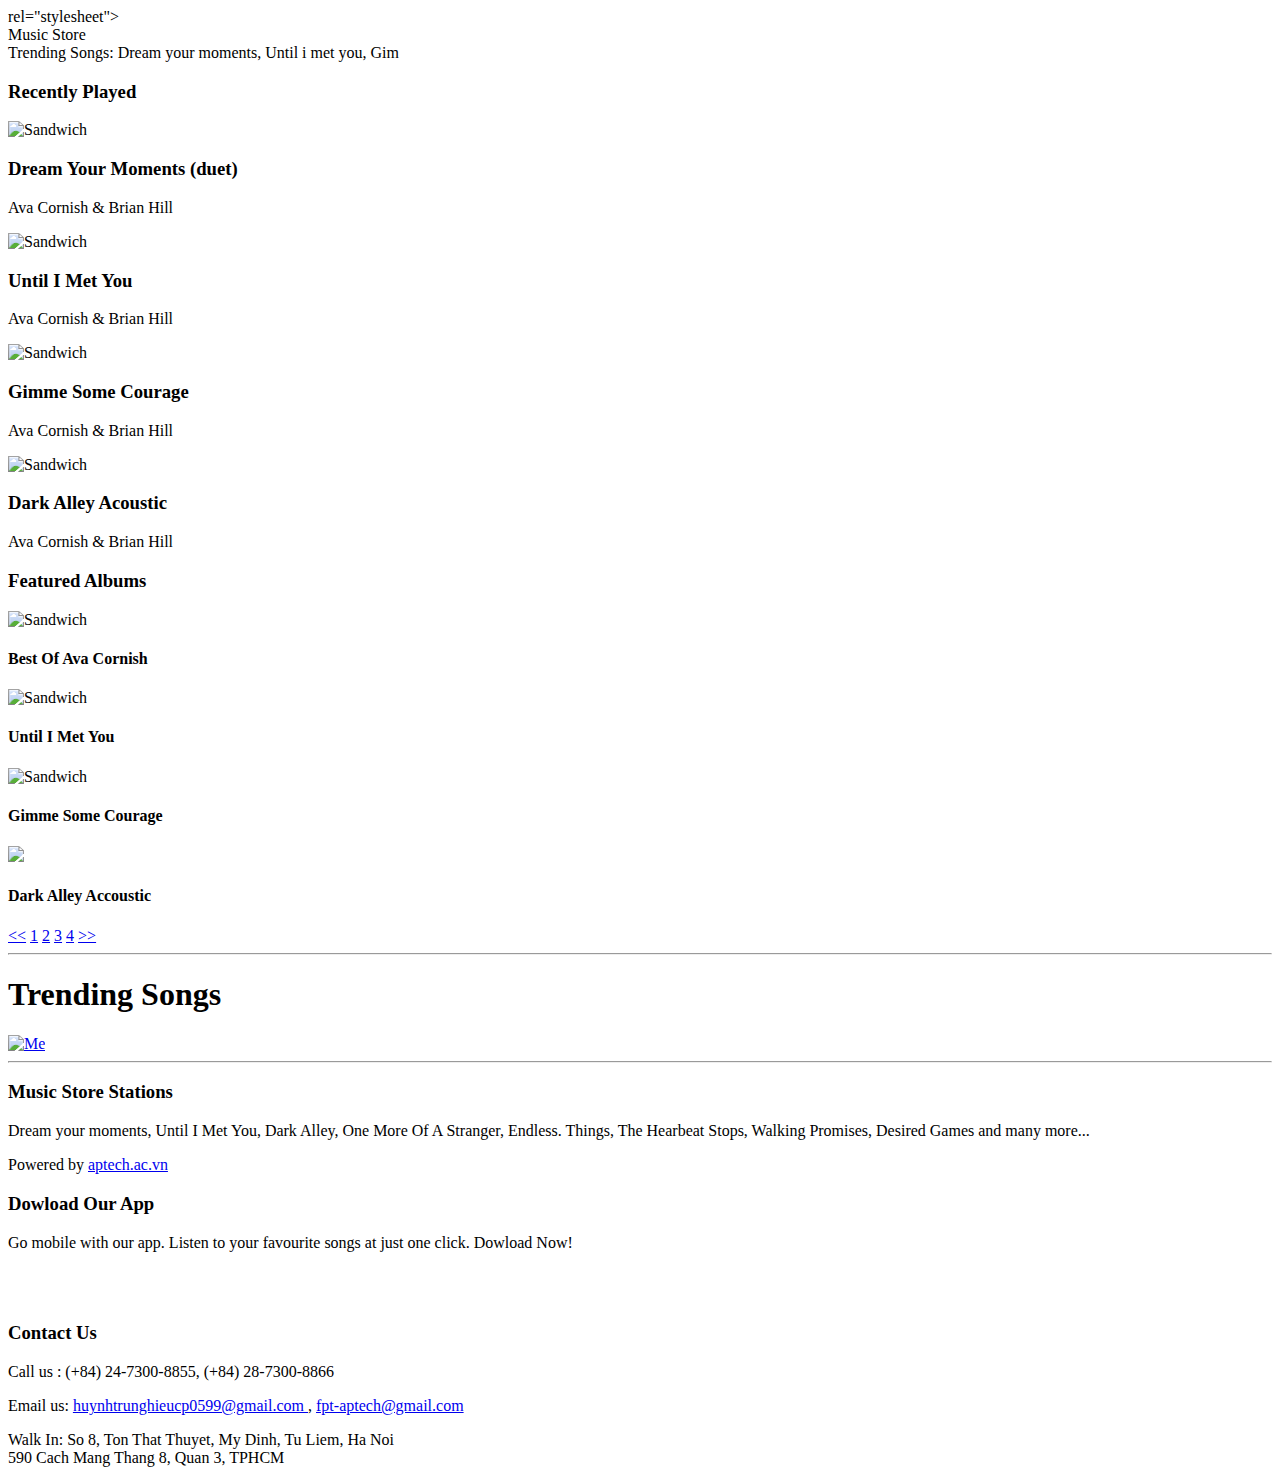
==== index.html @ 3ec5303a "music" ====
<!DOCTYPE html>
<html lang="en">
<head>
  <meta charset="UTF-8">
  <title>Music Store</title>
  <link href="https://fonts.googleapis.com/css2?family=Josefin+Sans:ital,wght@0,400;0,600;0,700;1,400&display=swap">
        rel="stylesheet">
  <link href="css/styleokok.css" rel="stylesheet">
</head>
<body>
<div class="top">
<div class="header padding-16">
  <div class="logo">
    Music Store
  </div>
  <div class="ms_top_trend">
    <span class="ms-color"> Trending Songs: </span> Dream your moments, Until i met you, Gim
  </div>
</div>
</div>
<div class="main">
  <div class="ms-heading">
    <h3 class="ms-color">Recently Played</h3>
  </div>
  <div class="row padding-16">
    <div class="item">
      <img src="img/r_music1.jpg" alt="Sandwich">
      <h3>Dream Your Moments (duet)</h3>
      <p>Ava Cornish & Brian Hill</p>
    </div>
    <div class="item">
      <img src="img/r_music2.jpg" alt="Sandwich">
      <h3>Until I Met You</h3>
      <p>Ava Cornish & Brian Hill</p>
    </div>
    <div class="item">
      <img src="img/r_music3.jpg" alt="Sandwich">
      <h3> Gimme Some Courage</h3>
      <p>Ava Cornish & Brian Hill</p>
    </div>
    <div class="item">
      <img src="img/r_music4.jpg" alt="Sandwich">
      <h3>Dark Alley Acoustic</h3>
      <p>Ava Cornish & Brian Hill</p>
    </div>
  </div>
  <div class="ms-heading">
    <h3 class="ms-color">Featured Albums</h3>
  </div>
  <div class="row padding-16">
    <div class="item">
      <img src="img/song1.jpg" alt="Sandwich">
      <h4>Best Of  Ava Cornish</h4>
    </div>
    <div class="item">
      <img src="img/song2.jpg" alt="Sandwich">
      <h4>Until I Met You</h4>
    </div>
    <div class="item">
      <img src="img/song3.jpg" alt="Sandwich">
      <h4> Gimme Some Courage</h4>

    </div>
    <div class="item">
      <img src="img/song5.jpg" alt-="Sandwich">
      <h4>Dark Alley Accoustic</h4>

  </div>
  </div>
      <div class="row center padding-32">
        <div class="bar">
          <a href="#" class="bar-item button hover-black"><<</a>
          <a href="#" class="bar-item button black">1</a>
          <a href="#" class="bar-item button hover-black">2</a>
          <a href="#" class="bar-item button hover-black">3</a>
          <a href="#" class="bar-item button hover-black">4</a>
          <a href="#" class="bar-item button hover-black">>></a>
        </div>
      </div>
      <hr>
      <div class="about row center padding-32">
        <h1 class="ms-color">Trending Songs</h1>
        <a href="detail.html">
        <img src="img/banner.png" alt="Me" class="w3-image">
        </a>
        <div class="pading-32"...>
        </div>
        <hr>
        <div class="footer row padding-32">
          <div class="third">
            <h3 class="ms-color">Music Store Stations</h3>
            <p>
              Dream your moments, Until I Met You, Dark Alley, One More Of A Stranger, Endless. Things, The Hearbeat
              Stops, Walking Promises, Desired Games and many more...
            </p>
            <p>
              Powered by <a href="#">aptech.ac.vn</a>
            </p>


       </div>
          <div class="third">
            <h3 class="ms-color">Dowload Our App</h3>
            <p>
              Go mobile with our app. Listen to your favourite songs at just one click. Dowload Now!
            </p>
            <br>
              <a href="#"><img src="img/google_play.jpg"alt=""/></a>
              <a href="#"><img src="img/app_store.jpg"alt=""/></a>
              <a href="#"><img src="img/windows.jpg"alt=""/></a>
            </div>
          <div class="third">
            <h3 class="ms-color">Contact Us</h3>
            <p>
              <span class="con-title">Call us :</span>
            <span>(+84) 24-7300-8855, (+84) 28-7300-8866</span>
            </p>
            <p>
              <span class="con-title">Email us:</span>
              <span><a href="#">huynhtrunghieucp0599@gmail.com </a>, <a href="#">fpt-aptech@gmail.com</a></span>
            </p>
            <p>
              <span class="con-title">Walk In:</span>
              <span> So 8, Ton That Thuyet, My Dinh, Tu Liem, Ha Noi</span><br/>
              <span> 590 Cach Mang Thang 8, Quan 3, TPHCM</span>
            </p>
          </div>
        </div>
      </div>
</div>

</body>
</html>
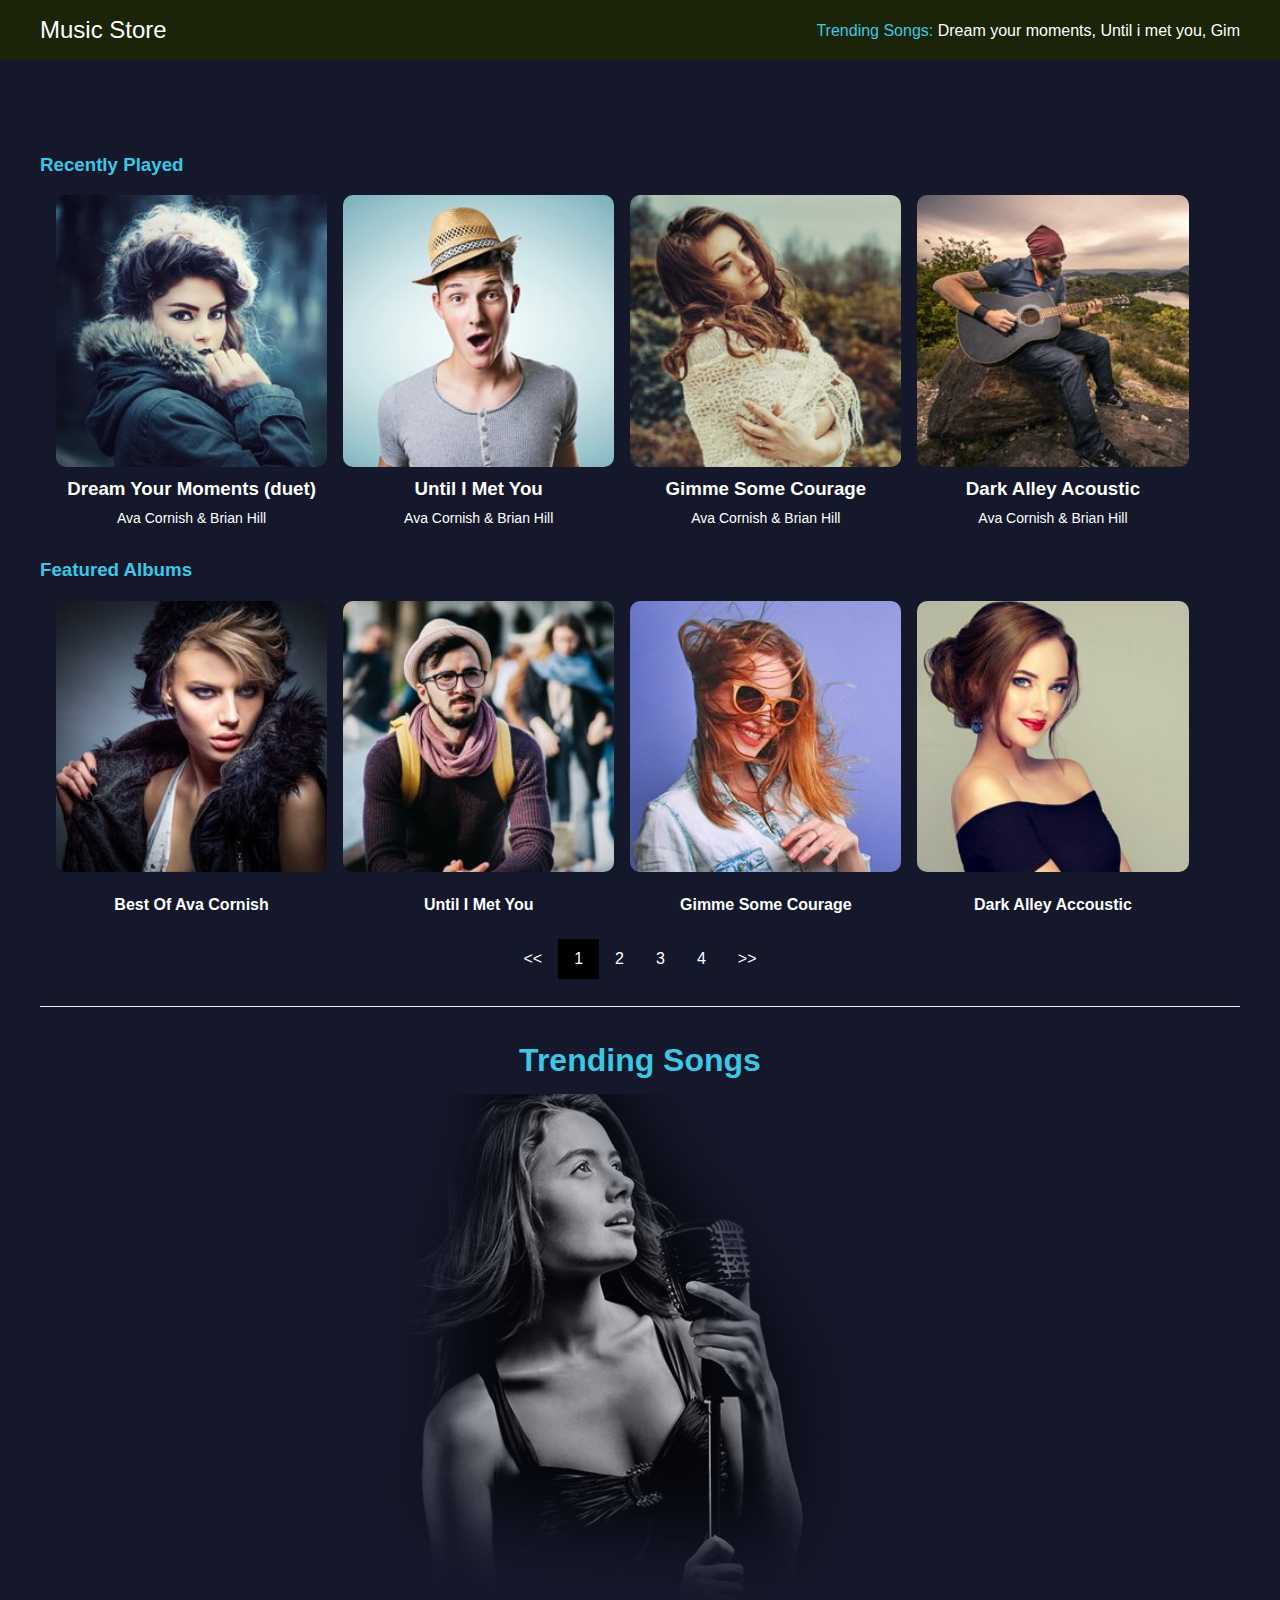
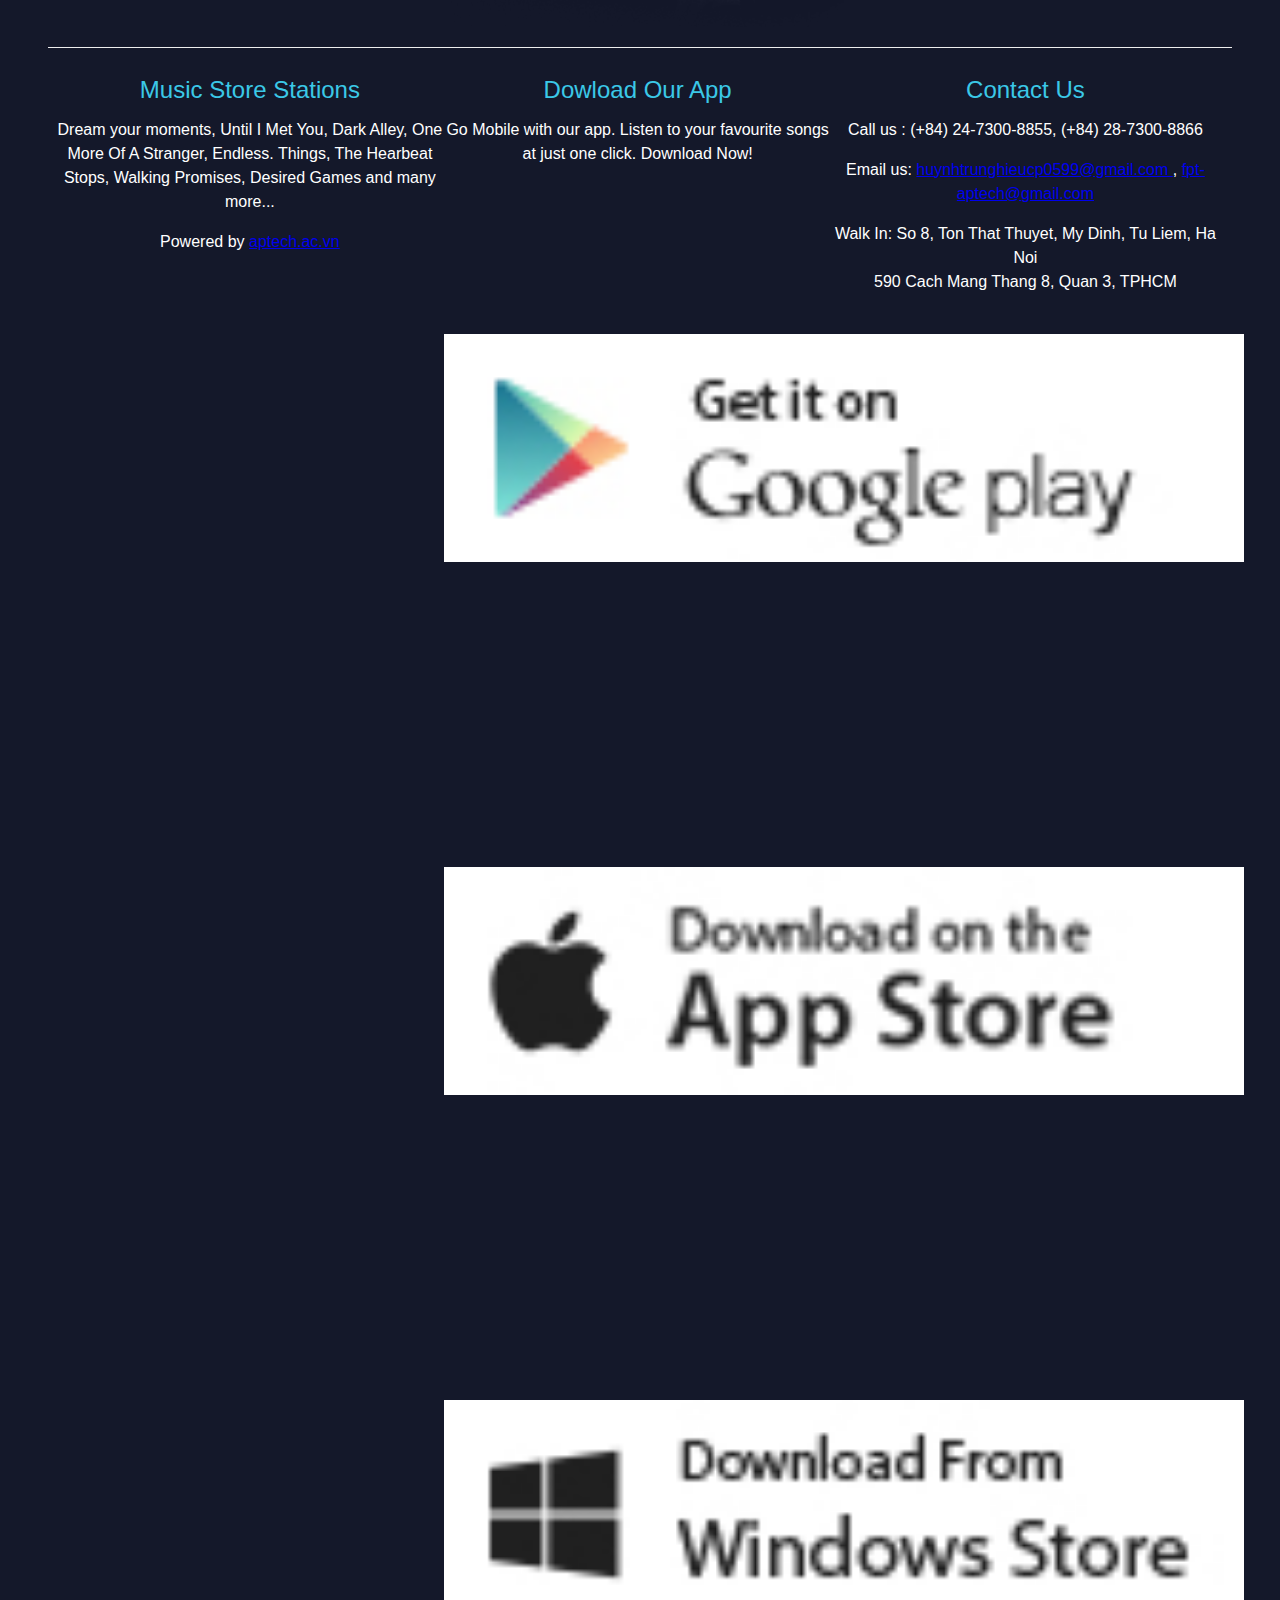
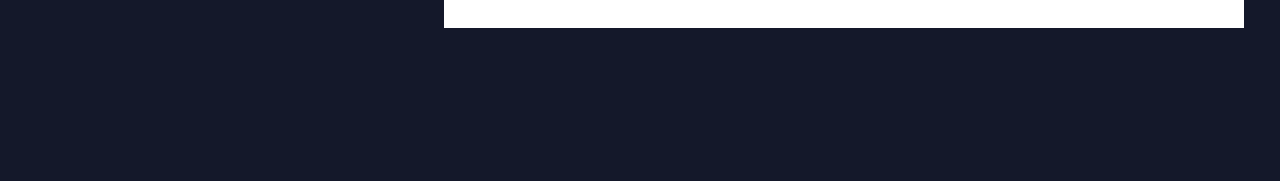
==== commit 081dddb5: "okok" ====
--- a/index.html
+++ b/index.html
@@ -4,19 +4,19 @@
   <meta charset="UTF-8">
   <title>Music Store</title>
   <link href="https://fonts.googleapis.com/css2?family=Josefin+Sans:ital,wght@0,400;0,600;0,700;1,400&display=swap">
-        rel="stylesheet">
+  rel="stylesheet">
   <link href="css/styleokok.css" rel="stylesheet">
 </head>
 <body>
 <div class="top">
-<div class="header padding-16">
-  <div class="logo">
-    Music Store
+  <div class="header padding-16">
+    <div class="logo">
+      Music Store
+    </div>
+    <div class="ms_top_trend">
+      <span class="ms-color"> Trending Songs: </span> Dream your moments, Until i met you, Gim
+    </div>
   </div>
-  <div class="ms_top_trend">
-    <span class="ms-color"> Trending Songs: </span> Dream your moments, Until i met you, Gim
-  </div>
-</div>
 </div>
 <div class="main">
   <div class="ms-heading">
@@ -50,7 +50,7 @@
   <div class="row padding-16">
     <div class="item">
       <img src="img/song1.jpg" alt="Sandwich">
-      <h4>Best Of  Ava Cornish</h4>
+      <h4>Best Of Ava Cornish</h4>
     </div>
     <div class="item">
       <img src="img/song2.jpg" alt="Sandwich">
@@ -62,72 +62,64 @@
 
     </div>
     <div class="item">
-      <img src="img/song5.jpg" alt-="Sandwich">
+      <img src="img/song5.jpg" alt="Sanwich">
       <h4>Dark Alley Accoustic</h4>
+    </div>
+</div>
+<div class="row center padding-32">
+  <div class="bar">
+    <a href="#" class="bar-item button hover-black"><<</a>
+    <a href="#" class="bar-item button black">1</a>
+    <a href="#" class="bar-item button hover-black">2</a>
+    <a href="#" class="bar-item button hover-black">3</a>
+    <a href="#" class="bar-item button hover-black">4</a>
+    <a href="#" class="bar-item button hover-black">>></a>
+  </div>
+</div>
+<hr>
+<div class="about row center padding-32">
+  <h1 class="ms-color">Trending Songs</h1>
+  <a href="detail.html">
+    <img src="img/banner.png" alt="Me" class="w3-image">
+  </a>
+  <div class="pading-32">
+  </div>
+  <hr>
+  <div class="footer row padding-32">
+    <div class="third">
+      <h3 class="ms-color">Music Store Stations</h3>
+      <p>
+        Dream your moments, Until I Met You, Dark Alley, One More Of A Stranger, Endless. Things, The Hearbeat
+        Stops, Walking Promises, Desired Games and many more...
+      </p>
+      <p>
+        Powered by <a href="#">aptech.ac.vn</a>
+      </p>
+    </div>
+    <div class="third">
+      <h3 class="ms-color">Dowload Our App</h3>
+      <p>Go Mobile with our app. Listen to your favourite songs at just one click. Download Now!</p>
+      <a href="#"><img src="img/google_play.jpg" alt=""></a>
+      <a href="#"><img src="img/app_store.jpg" alt=""></a>
+      <a href="#"><img src="img/windows.jpg" alt=""></a>
+    </div>
+    <div class="third">
+      <h3 class="ms-color">Contact Us</h3>
+      <p><span class="con-title">Call us :</span>
+        <span>(+84) 24-7300-8855, (+84) 28-7300-8866</span>
+      </p>
+      <p><span class="con-title">Email us:</span>
+        <span><a href="#">huynhtrunghieucp0599@gmail.com </a>, <a href="#">fpt-aptech@gmail.com</a></span>
+      </p>
+      <p><span class="con-title">Walk In: </span>
+        <span> So 8, Ton That Thuyet, My Dinh, Tu Liem, Ha Noi</span><br/>
+        <span> 590 Cach Mang Thang 8, Quan 3, TPHCM</span>
+      </p>
+    </div>
+  </div>
+</div>
+</div>
 
-  </div>
-  </div>
-      <div class="row center padding-32">
-        <div class="bar">
-          <a href="#" class="bar-item button hover-black"><<</a>
-          <a href="#" class="bar-item button black">1</a>
-          <a href="#" class="bar-item button hover-black">2</a>
-          <a href="#" class="bar-item button hover-black">3</a>
-          <a href="#" class="bar-item button hover-black">4</a>
-          <a href="#" class="bar-item button hover-black">>></a>
-        </div>
-      </div>
-      <hr>
-      <div class="about row center padding-32">
-        <h1 class="ms-color">Trending Songs</h1>
-        <a href="detail.html">
-        <img src="img/banner.png" alt="Me" class="w3-image">
-        </a>
-        <div class="pading-32"...>
-        </div>
-        <hr>
-        <div class="footer row padding-32">
-          <div class="third">
-            <h3 class="ms-color">Music Store Stations</h3>
-            <p>
-              Dream your moments, Until I Met You, Dark Alley, One More Of A Stranger, Endless. Things, The Hearbeat
-              Stops, Walking Promises, Desired Games and many more...
-            </p>
-            <p>
-              Powered by <a href="#">aptech.ac.vn</a>
-            </p>
-
-
-       </div>
-          <div class="third">
-            <h3 class="ms-color">Dowload Our App</h3>
-            <p>
-              Go mobile with our app. Listen to your favourite songs at just one click. Dowload Now!
-            </p>
-            <br>
-              <a href="#"><img src="img/google_play.jpg"alt=""/></a>
-              <a href="#"><img src="img/app_store.jpg"alt=""/></a>
-              <a href="#"><img src="img/windows.jpg"alt=""/></a>
-            </div>
-          <div class="third">
-            <h3 class="ms-color">Contact Us</h3>
-            <p>
-              <span class="con-title">Call us :</span>
-            <span>(+84) 24-7300-8855, (+84) 28-7300-8866</span>
-            </p>
-            <p>
-              <span class="con-title">Email us:</span>
-              <span><a href="#">huynhtrunghieucp0599@gmail.com </a>, <a href="#">fpt-aptech@gmail.com</a></span>
-            </p>
-            <p>
-              <span class="con-title">Walk In:</span>
-              <span> So 8, Ton That Thuyet, My Dinh, Tu Liem, Ha Noi</span><br/>
-              <span> 590 Cach Mang Thang 8, Quan 3, TPHCM</span>
-            </p>
-          </div>
-        </div>
-      </div>
-</div>
 
 </body>
 </html>
--- a/css/styleokok.css
+++ b/css/styleokok.css
@@ -0,0 +1,159 @@
+* {
+  font-family: 'Josefin Sans', sans-serif;
+}
+html, body{
+  font-weight: 400;
+  line-height: 24px;
+  color: #ffffff;
+  background-color: #14182a;
+  padding: 0;
+  margin: 0;
+}
+.top{
+  top: 0;
+  position: fixed;
+  width: 100%;
+  z-index: 1;
+  background-color: #1b2309;
+  height: 60px;
+}
+.header{
+  color: #fff;
+  background-color: transparent;
+  max-width: 1200px;
+  margin: auto;
+}
+.logo{
+  float: left;
+  font-size: 24px;
+  line-height: 28px;
+}
+.ms_top_trend{
+  float: right;
+  font-size: 16px;
+  line-height: 30px;
+}
+.ms-color{
+  color: #3bc8e7;
+}
+.padding-16{
+  padding-bottom: 16px;
+  padding-top: 16px;
+}
+.padding-32{
+  padding-bottom: 32px;
+  padding-top: 32px;
+}
+.main{
+  max-width: 1200px;
+  margin-top: 100px;
+  margin-left: auto;
+  margin-right: auto;
+}
+.center{
+  text-align: center;
+}
+.row{
+  padding: 0 8px;
+}
+.row:before{
+  content: "";
+  display: table;
+  clear: both;
+}
+.ms-heading{
+  float: left;
+  width: 100%;
+  margin-top: 10px;
+}
+.item{
+  float: left;
+  width: 22.9%;
+  padding: 0 8px;
+  text-align: center;
+}
+.item > img{
+  width: 100%;
+  vertical-align: middle;
+  border-style: none;
+  border-radius: 10px;
+}
+.item > h3{
+  margin: 10px 0 5px;
+}
+.item > p{
+  margin: 0;
+  font-size: 14px;
+}
+.center .bar{
+  display: inline-block;
+  width: auto;
+}
+.bar{
+  overflow: hidden;
+}
+.bar .button{
+  white-space: normal;
+}
+.bar .bar-item{
+  padding: 8px 16px;
+  float: left;
+  width: auto;
+  border: none;
+  display: block;
+  outline: 0;
+}
+.button{
+  text-align: center;
+  cursor: pointer;
+  vertical-align: middle;
+  text-decoration: none;
+  overflow: hidden;
+  color: inherit;
+  background-color: inherit;
+}
+.black{
+  color: #fff !important;
+  background-color: #000 !important;
+}
+hr{
+  border: 0;
+  border-top: 1px solid #eee;
+  margin: 20px 0;
+  box-sizing: content-box;
+  height: 0;
+  overflow: visible;
+}
+.about{
+  font-weight: 400;
+}
+.about h3{
+  font-size: 24px;
+  margin: 10px 0;
+}
+.about h4{
+  font-size: 20px;
+  margin: 10px 0;
+}
+.about h6{
+  font-size: 16px;
+  margin: 10px 0;
+}
+.about img{
+  display: block;
+  margin: auto;
+  width: 800px;
+  height: 533px;
+  object-fit: contain;
+}
+.footer h3 {
+  font-size: 24px;
+  font-weight: 400;
+  margin: 10px 0;
+
+}
+.third{
+  float: left;
+  width: 33.2%;
+}
+
